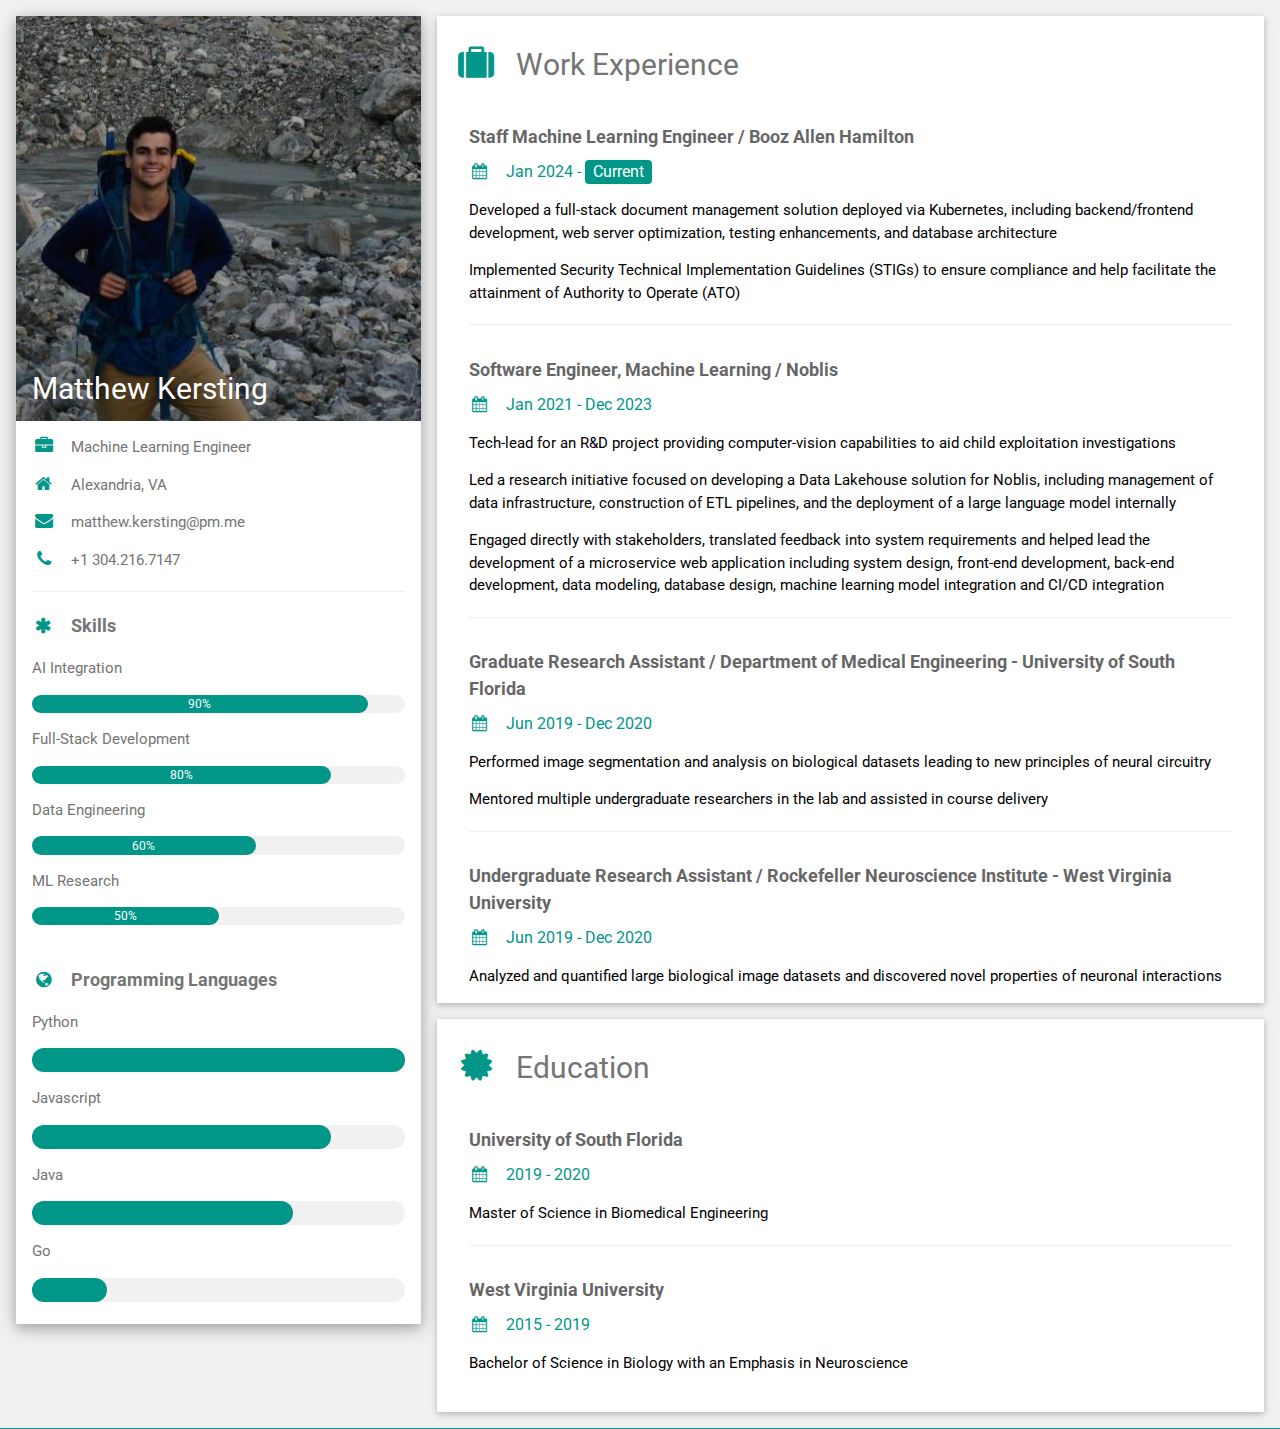
==== index.html @ 4c23f376 "initial commit - set up resume site" ====
<!DOCTYPE html>
<html>
<head>
<title>Matthew Kersting</title>
<meta charset="UTF-8">
<meta name="viewport" content="width=device-width, initial-scale=1">
<link rel="stylesheet" href="https://www.w3schools.com/w3css/4/w3.css">
<link rel='stylesheet' href='https://fonts.googleapis.com/css?family=Roboto'>
<link rel="stylesheet" href="https://cdnjs.cloudflare.com/ajax/libs/font-awesome/4.7.0/css/font-awesome.min.css">
<style>
html,body,h1,h2,h3,h4,h5,h6 {font-family: "Roboto", sans-serif}
</style>
</head>
<body class="w3-light-grey">

<!-- Page Container -->
<div class="w3-content w3-margin-top" style="max-width:1400px;">

  <!-- The Grid -->
  <div class="w3-row-padding">
  
    <!-- Left Column -->
    <div class="w3-third">
    
      <div class="w3-white w3-text-grey w3-card-4">
        <div class="w3-display-container">
          <img src="./images/avatar.jpg" style="width:100%" alt="Avatar">
          <div class="w3-display-bottomleft w3-container w3-text-white">
            <h2>Matthew Kersting</h2>
          </div>
        </div>
        <div class="w3-container">
          <p><i class="fa fa-briefcase fa-fw w3-margin-right w3-large w3-text-teal"></i>Machine Learning Engineer</p>
          <p><i class="fa fa-home fa-fw w3-margin-right w3-large w3-text-teal"></i>Alexandria, VA</p>
          <p><i class="fa fa-envelope fa-fw w3-margin-right w3-large w3-text-teal"></i>matthew.kersting@pm.me</p>
          <p><i class="fa fa-phone fa-fw w3-margin-right w3-large w3-text-teal"></i>+1 304.216.7147</p>
          <hr>

          <p class="w3-large"><b><i class="fa fa-asterisk fa-fw w3-margin-right w3-text-teal"></i>Skills</b></p>
          <p>AI Integration</p>
          <div class="w3-light-grey w3-round-xlarge w3-small">
            <div class="w3-container w3-center w3-round-xlarge w3-teal" style="width:90%">90%</div>
          </div>
          <p>Full-Stack Development</p>
          <div class="w3-light-grey w3-round-xlarge w3-small">
            <div class="w3-container w3-center w3-round-xlarge w3-teal" style="width:80%">
              <div class="w3-center w3-text-white">80%</div>
            </div>
          </div>
          <p>Data Engineering</p>
          <div class="w3-light-grey w3-round-xlarge w3-small">
            <div class="w3-container w3-center w3-round-xlarge w3-teal" style="width:60%">60%</div>
          </div>
          <p>ML Research</p>
          <div class="w3-light-grey w3-round-xlarge w3-small">
            <div class="w3-container w3-center w3-round-xlarge w3-teal" style="width:50%">50%</div>
          </div>
          <br>

          <p class="w3-large w3-text-theme"><b><i class="fa fa-globe fa-fw w3-margin-right w3-text-teal"></i>Programming Languages</b></p>
          <p>Python</p>
          <div class="w3-light-grey w3-round-xlarge">
            <div class="w3-round-xlarge w3-teal" style="height:24px;width:100%"></div>
          </div>
          <p>Javascript</p>
          <div class="w3-light-grey w3-round-xlarge">
            <div class="w3-round-xlarge w3-teal" style="height:24px;width:80%"></div>
          </div>
          <p>Java</p>
          <div class="w3-light-grey w3-round-xlarge">
            <div class="w3-round-xlarge w3-teal" style="height:24px;width:70%"></div>
          </div>
          <p>Go</p>
          <div class="w3-light-grey w3-round-xlarge">
            <div class="w3-round-xlarge w3-teal" style="height:24px;width:20%"></div>
          </div>
          <br>
        </div>
      </div><br>

    <!-- End Left Column -->
    </div>

    <!-- Right Column -->
    <div class="w3-twothird">
    
      <div class="w3-container w3-card w3-white w3-margin-bottom">
        <h2 class="w3-text-grey w3-padding-16"><i class="fa fa-suitcase fa-fw w3-margin-right w3-xxlarge w3-text-teal"></i>Work Experience</h2>
        <div class="w3-container">
          <h5 class="w3-opacity"><b>Staff Machine Learning Engineer / Booz Allen Hamilton</b></h5>
          <h6 class="w3-text-teal"><i class="fa fa-calendar fa-fw w3-margin-right"></i>Jan 2024 - <span class="w3-tag w3-teal w3-round">Current</span></h6>
          <p>Developed a full-stack document management solution deployed via Kubernetes, including backend/frontend development, web server optimization, testing enhancements, and database architecture</p>
          <p>Implemented Security Technical Implementation Guidelines (STIGs) to ensure compliance and help facilitate the attainment of Authority to Operate (ATO)</p>
          <hr>
        </div>
        <div class="w3-container">
          <h5 class="w3-opacity"><b>Software Engineer, Machine Learning / Noblis</b></h5>
          <h6 class="w3-text-teal"><i class="fa fa-calendar fa-fw w3-margin-right"></i>Jan 2021 - Dec 2023</h6>
          <p>Tech-lead for an R&D project providing computer-vision capabilities to aid child exploitation investigations </p>
          <p>Led a research initiative focused on developing a Data Lakehouse solution for Noblis, including management of data infrastructure, construction of ETL pipelines, and the deployment of a large language model internally</p>
          <p>Engaged directly with stakeholders, translated feedback into system requirements and helped lead the development of a microservice web application including system design, front-end development, back-end development, data modeling, database design, machine learning model integration and CI/CD integration</p>
          <hr>
        </div>
        <div class="w3-container">
          <h5 class="w3-opacity"><b>Graduate Research Assistant / Department of Medical Engineering - University of South Florida</b></h5>
          <h6 class="w3-text-teal"><i class="fa fa-calendar fa-fw w3-margin-right"></i>Jun 2019 - Dec 2020</h6>
          <p>Performed image segmentation and analysis on biological datasets leading to new principles of neural circuitry</p>
          <p>Mentored multiple undergraduate researchers in the lab and assisted in course delivery</p>
          <hr>
        </div>
        <div class="w3-container">
          <h5 class="w3-opacity"><b>Undergraduate Research Assistant / Rockefeller Neuroscience Institute - West Virginia University</b></h5>
          <h6 class="w3-text-teal"><i class="fa fa-calendar fa-fw w3-margin-right"></i>Jun 2019 - Dec 2020</h6>
          <p>Analyzed and quantified large biological image datasets and discovered novel properties of neuronal interactions</p>
        </div>
      </div>
      <div class="w3-container w3-card w3-white">
        <h2 class="w3-text-grey w3-padding-16"><i class="fa fa-certificate fa-fw w3-margin-right w3-xxlarge w3-text-teal"></i>Education</h2>
        <div class="w3-container">
          <h5 class="w3-opacity"><b>University of South Florida</b></h5>
          <h6 class="w3-text-teal"><i class="fa fa-calendar fa-fw w3-margin-right"></i>2019 - 2020</h6>
          <p>Master of Science in Biomedical Engineering</p>
          <hr>
        </div>
        <div class="w3-container">
          <h5 class="w3-opacity"><b>West Virginia University</b></h5>
          <h6 class="w3-text-teal"><i class="fa fa-calendar fa-fw w3-margin-right"></i>2015 - 2019</h6>
          <p>Bachelor of Science in Biology with an Emphasis in Neuroscience</p><br>
        </div>
      </div>

    <!-- End Right Column -->
    </div>
    
  <!-- End Grid -->
  </div>
  
  <!-- End Page Container -->
</div>

<footer class="w3-container w3-teal w3-center w3-margin-top">
</footer>

</body>
</html>
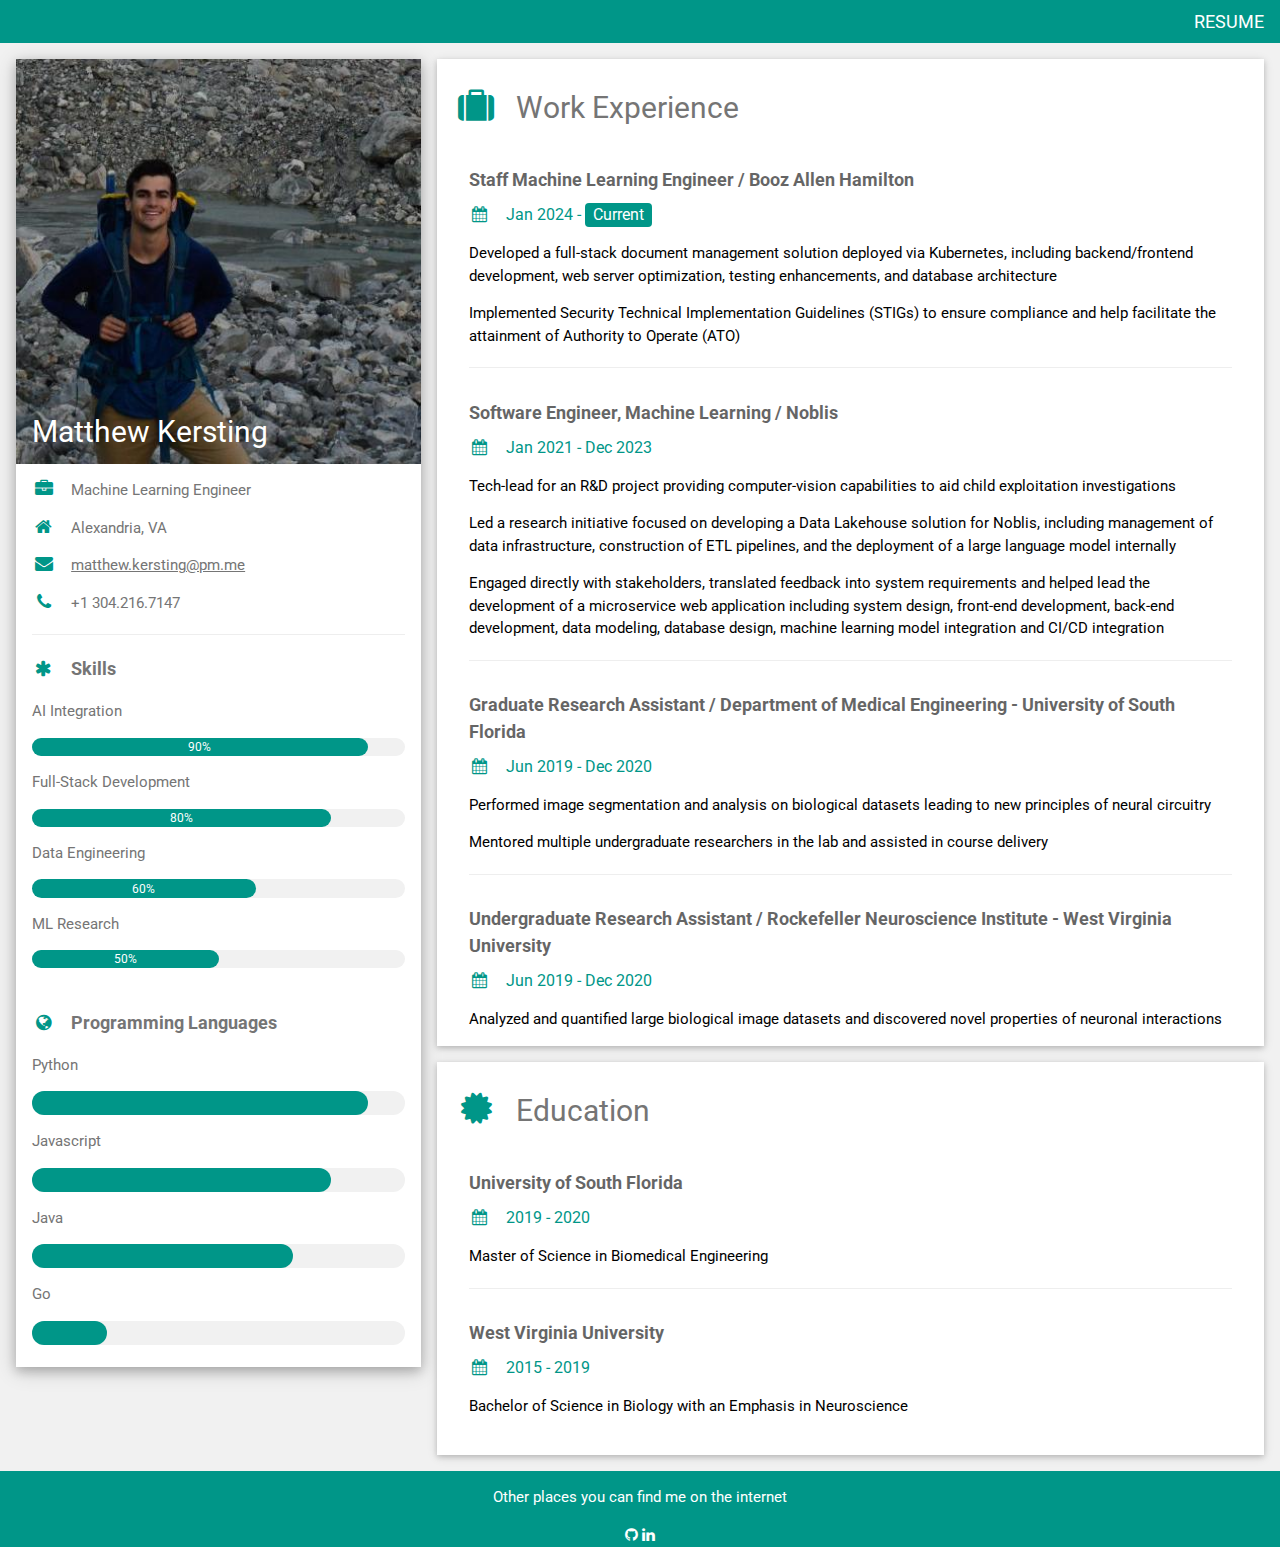
==== commit 72aa6b59: "add header and resume pdf" ====
--- a/index.html
+++ b/index.html
@@ -13,7 +13,15 @@
 </head>
 <body class="w3-light-grey">
 
-<!-- Page Container -->
+<!-- Links (sit on top) -->
+<div class="w3-margin-bottom">
+  <div class="w3-row w3-large w3-teal">
+    <div class="w3-right w3-hide-small">
+      <a href="./pdfs/matthew-kersting-resume.pdf" class="w3-bar-item w3-button">RESUME</a>
+    </div>
+  </div>
+</div>
+
 <div class="w3-content w3-margin-top" style="max-width:1400px;">
 
   <!-- The Grid -->
@@ -32,7 +40,7 @@
         <div class="w3-container">
           <p><i class="fa fa-briefcase fa-fw w3-margin-right w3-large w3-text-teal"></i>Machine Learning Engineer</p>
           <p><i class="fa fa-home fa-fw w3-margin-right w3-large w3-text-teal"></i>Alexandria, VA</p>
-          <p><i class="fa fa-envelope fa-fw w3-margin-right w3-large w3-text-teal"></i>matthew.kersting@pm.me</p>
+          <p><i class="fa fa-envelope fa-fw w3-margin-right w3-large w3-text-teal"></i><a href="mailto:matthew.kersting@pm.me">matthew.kersting@pm.me</a></p>
           <p><i class="fa fa-phone fa-fw w3-margin-right w3-large w3-text-teal"></i>+1 304.216.7147</p>
           <hr>
 
@@ -60,7 +68,7 @@
           <p class="w3-large w3-text-theme"><b><i class="fa fa-globe fa-fw w3-margin-right w3-text-teal"></i>Programming Languages</b></p>
           <p>Python</p>
           <div class="w3-light-grey w3-round-xlarge">
-            <div class="w3-round-xlarge w3-teal" style="height:24px;width:100%"></div>
+            <div class="w3-round-xlarge w3-teal" style="height:24px;width:90%"></div>
           </div>
           <p>Javascript</p>
           <div class="w3-light-grey w3-round-xlarge">
@@ -139,6 +147,9 @@
 </div>
 
 <footer class="w3-container w3-teal w3-center w3-margin-top">
+  <p>Other places you can find me on the internet</p>
+  <a href="https://github.com/matthew-kersting"><i class="fa fa-github w3-hover-opacity"></i></a>
+  <a href="https://www.linkedin.com/in/matthew-kersting-066289109/"><i class="fa fa-linkedin w3-hover-opacity"></i></a>
 </footer>
 
 </body>
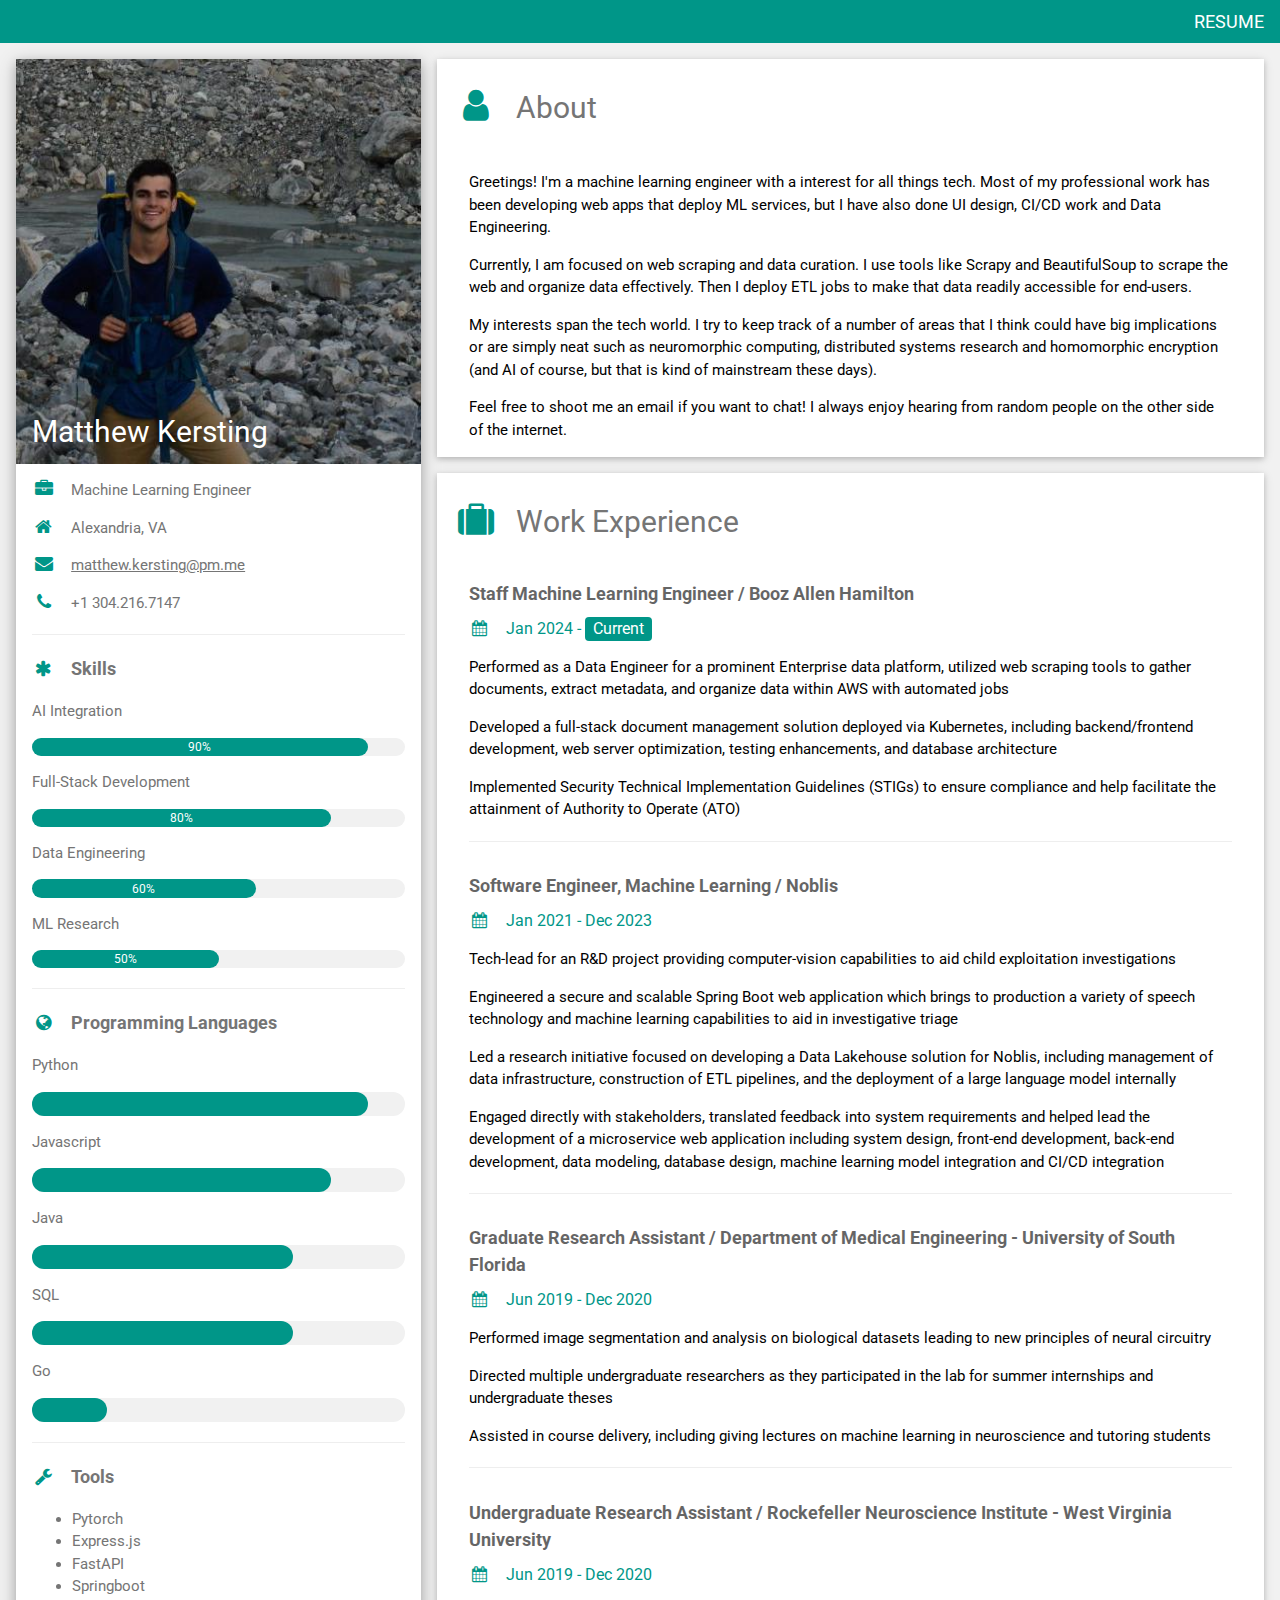
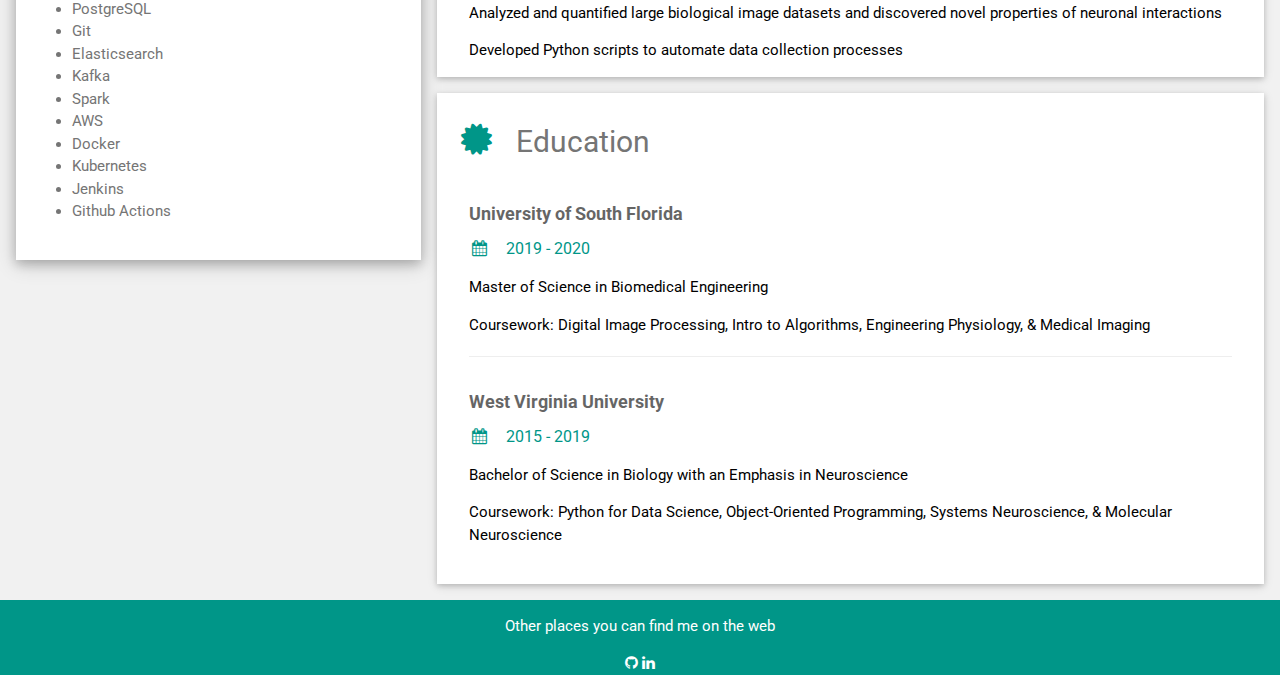
==== commit 24c17855: "elaborate on experience / personalize about me section" ====
--- a/index.html
+++ b/index.html
@@ -63,7 +63,7 @@
           <div class="w3-light-grey w3-round-xlarge w3-small">
             <div class="w3-container w3-center w3-round-xlarge w3-teal" style="width:50%">50%</div>
           </div>
-          <br>
+          <hr>
 
           <p class="w3-large w3-text-theme"><b><i class="fa fa-globe fa-fw w3-margin-right w3-text-teal"></i>Programming Languages</b></p>
           <p>Python</p>
@@ -78,25 +78,58 @@
           <div class="w3-light-grey w3-round-xlarge">
             <div class="w3-round-xlarge w3-teal" style="height:24px;width:70%"></div>
           </div>
+          <p>SQL</p>
+          <div class="w3-light-grey w3-round-xlarge">
+            <div class="w3-round-xlarge w3-teal" style="height:24px;width:70%"></div>
+          </div>
           <p>Go</p>
           <div class="w3-light-grey w3-round-xlarge">
             <div class="w3-round-xlarge w3-teal" style="height:24px;width:20%"></div>
           </div>
+          <hr>
+
+          <p class="w3-large w3-text-theme"><b><i class="fa fa-wrench fa-fw w3-margin-right w3-text-teal"></i>Tools</b></p>
+          <ul class="w3-list">
+            <li>Pytorch</li>
+            <li>Express.js</li>
+            <li>FastAPI</li>
+            <li>Springboot</li>
+            <li>PostgreSQL</li>
+            <li>Git</li>
+            <li>Elasticsearch</li>
+            <li>Kafka</li>
+            <li>Spark</li>
+            <li>AWS</li>
+            <li>Docker</li>
+            <li>Kubernetes</li>
+            <li>Jenkins</li>
+            <li>Github Actions</li>
+          </ul>
           <br>
         </div>
-      </div><br>
+      </div>
+      <br>
 
     <!-- End Left Column -->
     </div>
 
     <!-- Right Column -->
     <div class="w3-twothird">
-    
+      <div class="w3-container w3-card w3-white w3-margin-bottom">
+        <h2 class="w3-text-grey w3-padding-16"><i class="fa fa-user fa-fw w3-margin-right w3-xxlarge w3-text-teal"></i>About</h2>
+        <div class="w3-container">
+          <p>Greetings! I'm a machine learning engineer with a interest for all things tech. Most of my professional work has been developing web apps that deploy ML services, but I have also done UI design, CI/CD work and Data Engineering.</p>
+          <p>Currently, I am focused on web scraping and data curation. I use tools like Scrapy and BeautifulSoup to scrape the web and organize data effectively. Then I deploy ETL jobs to make that data readily accessible for end-users.</p>
+          <p>My interests span the tech world. I try to keep track of a number of areas that I think could have big implications or are simply neat such as neuromorphic computing, distributed systems research and homomorphic encryption (and AI of course, but that is kind of mainstream these days).</p>
+          <p>Feel free to shoot me an email if you want to chat! I always enjoy hearing from random people on the other side of the internet.</p>
+        </div>
+      </div>
       <div class="w3-container w3-card w3-white w3-margin-bottom">
         <h2 class="w3-text-grey w3-padding-16"><i class="fa fa-suitcase fa-fw w3-margin-right w3-xxlarge w3-text-teal"></i>Work Experience</h2>
         <div class="w3-container">
           <h5 class="w3-opacity"><b>Staff Machine Learning Engineer / Booz Allen Hamilton</b></h5>
           <h6 class="w3-text-teal"><i class="fa fa-calendar fa-fw w3-margin-right"></i>Jan 2024 - <span class="w3-tag w3-teal w3-round">Current</span></h6>
+          <p>Performed as a Data Engineer for a prominent Enterprise data platform, utilized web scraping tools to gather documents, extract metadata, and organize data within AWS with automated jobs</p>
           <p>Developed a full-stack document management solution deployed via Kubernetes, including backend/frontend development, web server optimization, testing enhancements, and database architecture</p>
           <p>Implemented Security Technical Implementation Guidelines (STIGs) to ensure compliance and help facilitate the attainment of Authority to Operate (ATO)</p>
           <hr>
@@ -105,6 +138,7 @@
           <h5 class="w3-opacity"><b>Software Engineer, Machine Learning / Noblis</b></h5>
           <h6 class="w3-text-teal"><i class="fa fa-calendar fa-fw w3-margin-right"></i>Jan 2021 - Dec 2023</h6>
           <p>Tech-lead for an R&D project providing computer-vision capabilities to aid child exploitation investigations </p>
+          <p>Engineered a secure and scalable Spring Boot web application which brings to production a variety of speech technology and machine learning capabilities to aid in investigative triage</p>
           <p>Led a research initiative focused on developing a Data Lakehouse solution for Noblis, including management of data infrastructure, construction of ETL pipelines, and the deployment of a large language model internally</p>
           <p>Engaged directly with stakeholders, translated feedback into system requirements and helped lead the development of a microservice web application including system design, front-end development, back-end development, data modeling, database design, machine learning model integration and CI/CD integration</p>
           <hr>
@@ -113,13 +147,15 @@
           <h5 class="w3-opacity"><b>Graduate Research Assistant / Department of Medical Engineering - University of South Florida</b></h5>
           <h6 class="w3-text-teal"><i class="fa fa-calendar fa-fw w3-margin-right"></i>Jun 2019 - Dec 2020</h6>
           <p>Performed image segmentation and analysis on biological datasets leading to new principles of neural circuitry</p>
-          <p>Mentored multiple undergraduate researchers in the lab and assisted in course delivery</p>
+          <p>Directed multiple undergraduate researchers as they participated in the lab for summer internships and undergraduate theses</p>
+          <p>Assisted in course delivery, including giving lectures on machine learning in neuroscience and tutoring students</p>
           <hr>
         </div>
         <div class="w3-container">
           <h5 class="w3-opacity"><b>Undergraduate Research Assistant / Rockefeller Neuroscience Institute - West Virginia University</b></h5>
           <h6 class="w3-text-teal"><i class="fa fa-calendar fa-fw w3-margin-right"></i>Jun 2019 - Dec 2020</h6>
           <p>Analyzed and quantified large biological image datasets and discovered novel properties of neuronal interactions</p>
+          <p>Developed Python scripts to automate data collection processes</p>
         </div>
       </div>
       <div class="w3-container w3-card w3-white">
@@ -128,12 +164,15 @@
           <h5 class="w3-opacity"><b>University of South Florida</b></h5>
           <h6 class="w3-text-teal"><i class="fa fa-calendar fa-fw w3-margin-right"></i>2019 - 2020</h6>
           <p>Master of Science in Biomedical Engineering</p>
+          <p>Coursework: Digital Image Processing, Intro to Algorithms, Engineering Physiology, & Medical Imaging</p>
           <hr>
         </div>
         <div class="w3-container">
           <h5 class="w3-opacity"><b>West Virginia University</b></h5>
           <h6 class="w3-text-teal"><i class="fa fa-calendar fa-fw w3-margin-right"></i>2015 - 2019</h6>
-          <p>Bachelor of Science in Biology with an Emphasis in Neuroscience</p><br>
+          <p>Bachelor of Science in Biology with an Emphasis in Neuroscience</p>
+          <p>Coursework: Python for Data Science, Object-Oriented Programming, Systems Neuroscience, & Molecular Neuroscience</p>
+          <br>
         </div>
       </div>
 
@@ -147,7 +186,7 @@
 </div>
 
 <footer class="w3-container w3-teal w3-center w3-margin-top">
-  <p>Other places you can find me on the internet</p>
+  <p>Other places you can find me on the web</p>
   <a href="https://github.com/matthew-kersting"><i class="fa fa-github w3-hover-opacity"></i></a>
   <a href="https://www.linkedin.com/in/matthew-kersting-066289109/"><i class="fa fa-linkedin w3-hover-opacity"></i></a>
 </footer>
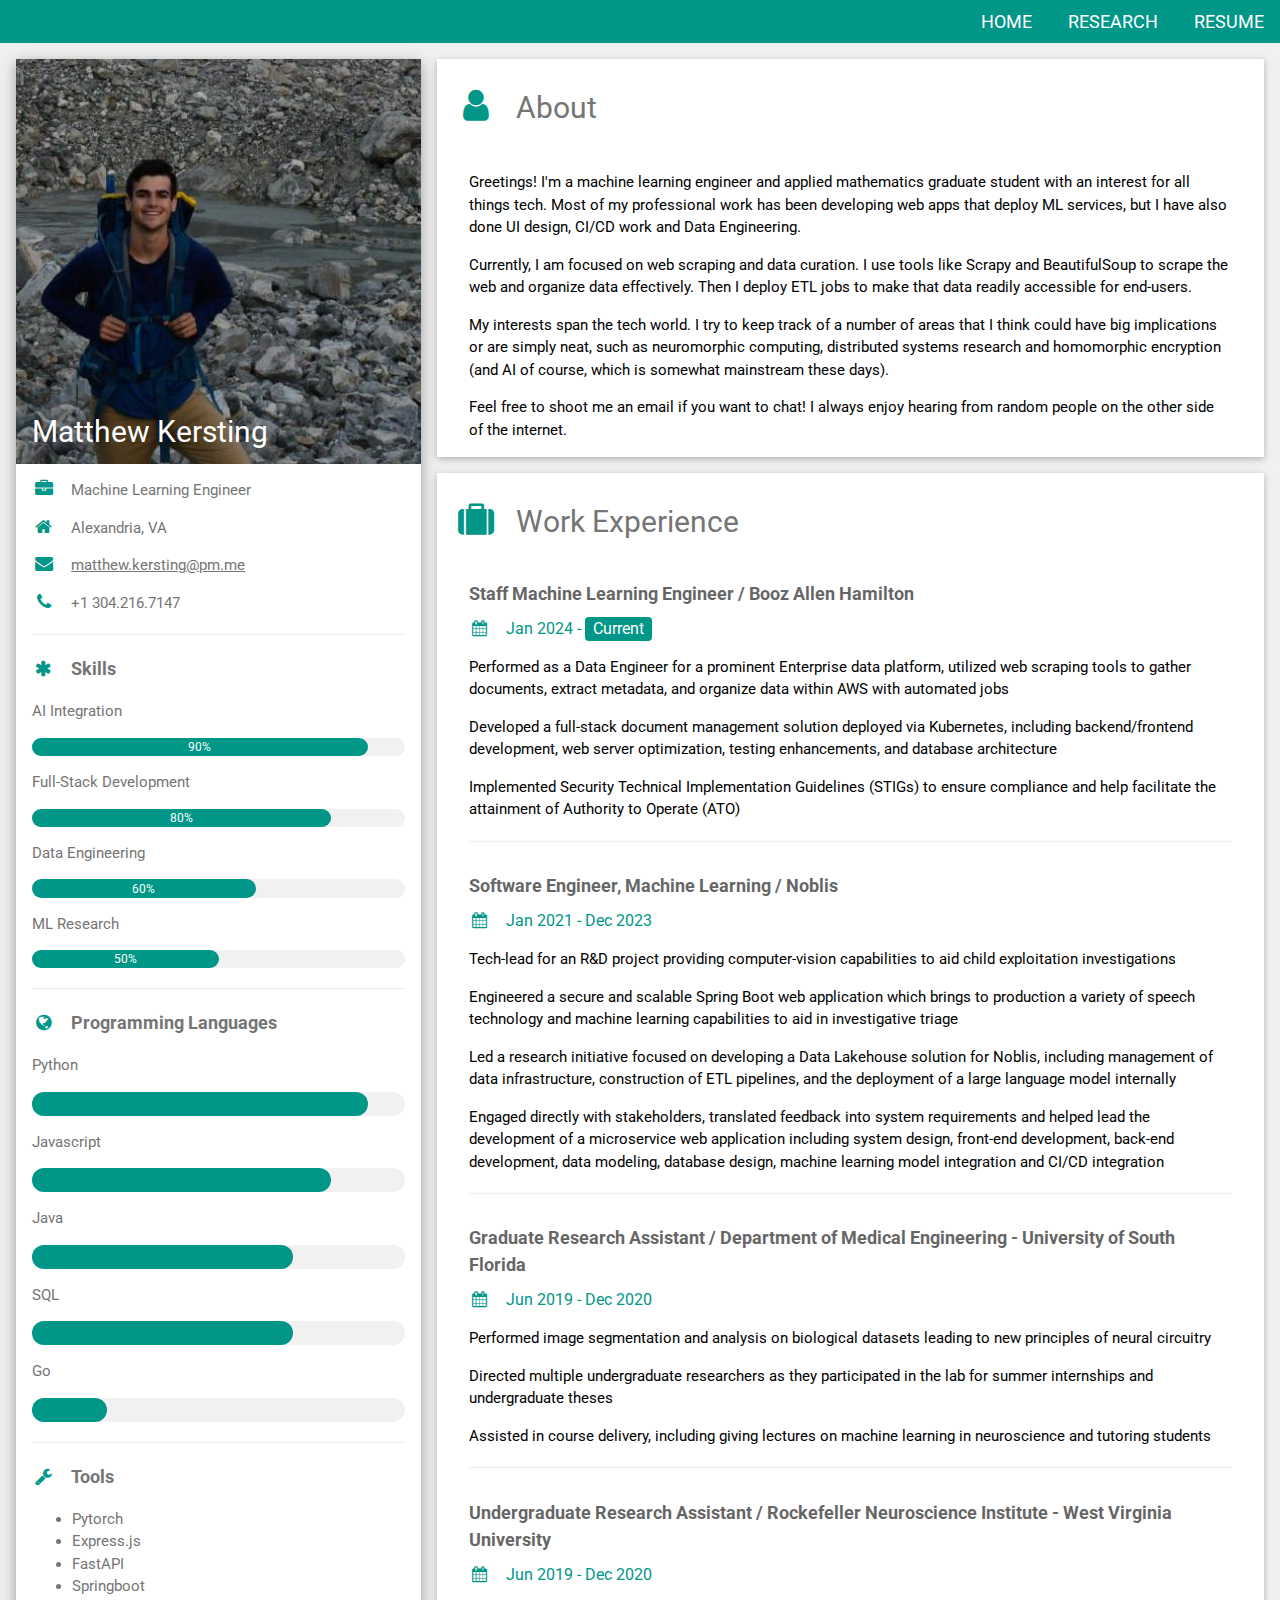
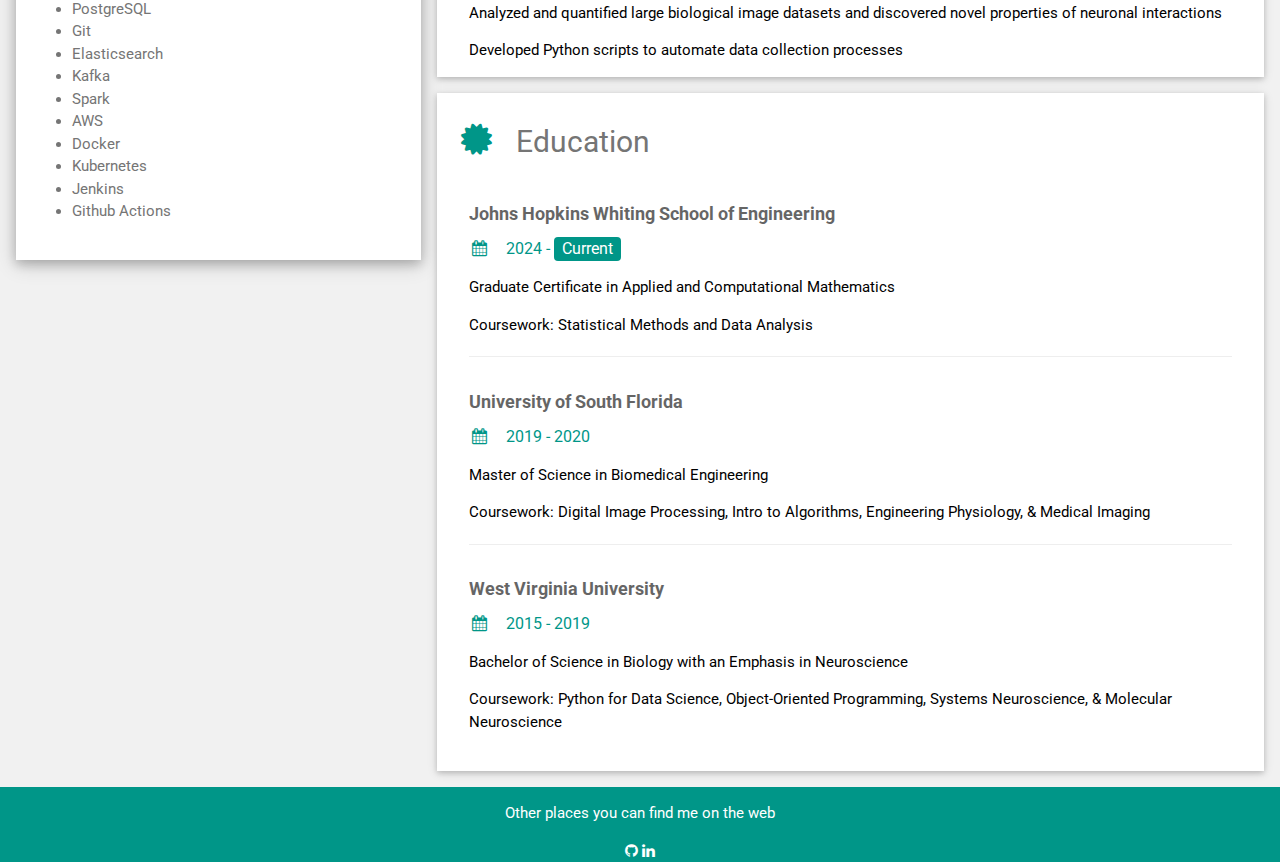
==== commit 0acd6938: "add jhu education" ====
--- a/index.html
+++ b/index.html
@@ -17,6 +17,8 @@
 <div class="w3-margin-bottom">
   <div class="w3-row w3-large w3-teal">
     <div class="w3-right w3-hide-small">
+      <a href="./index.html" class="w3-bar-item w3-button">HOME</a>
+      <a href="./html/research.html" class="w3-bar-item w3-button">RESEARCH</a>
       <a href="./pdfs/matthew-kersting-resume.pdf" class="w3-bar-item w3-button">RESUME</a>
     </div>
   </div>
@@ -118,9 +120,9 @@
       <div class="w3-container w3-card w3-white w3-margin-bottom">
         <h2 class="w3-text-grey w3-padding-16"><i class="fa fa-user fa-fw w3-margin-right w3-xxlarge w3-text-teal"></i>About</h2>
         <div class="w3-container">
-          <p>Greetings! I'm a machine learning engineer with a interest for all things tech. Most of my professional work has been developing web apps that deploy ML services, but I have also done UI design, CI/CD work and Data Engineering.</p>
+          <p>Greetings! I'm a machine learning engineer and applied mathematics graduate student with an interest for all things tech. Most of my professional work has been developing web apps that deploy ML services, but I have also done UI design, CI/CD work and Data Engineering.</p>
           <p>Currently, I am focused on web scraping and data curation. I use tools like Scrapy and BeautifulSoup to scrape the web and organize data effectively. Then I deploy ETL jobs to make that data readily accessible for end-users.</p>
-          <p>My interests span the tech world. I try to keep track of a number of areas that I think could have big implications or are simply neat such as neuromorphic computing, distributed systems research and homomorphic encryption (and AI of course, but that is kind of mainstream these days).</p>
+          <p>My interests span the tech world. I try to keep track of a number of areas that I think could have big implications or are simply neat, such as neuromorphic computing, distributed systems research and homomorphic encryption (and AI of course, which is somewhat mainstream these days).</p>
           <p>Feel free to shoot me an email if you want to chat! I always enjoy hearing from random people on the other side of the internet.</p>
         </div>
       </div>
@@ -160,6 +162,13 @@
       </div>
       <div class="w3-container w3-card w3-white">
         <h2 class="w3-text-grey w3-padding-16"><i class="fa fa-certificate fa-fw w3-margin-right w3-xxlarge w3-text-teal"></i>Education</h2>
+        <div class="w3-container">
+          <h5 class="w3-opacity"><b>Johns Hopkins Whiting School of Engineering</b></h5>
+          <h6 class="w3-text-teal"><i class="fa fa-calendar fa-fw w3-margin-right"></i>2024 - <span class="w3-tag w3-teal w3-round">Current</span></h6>
+          <p>Graduate Certificate in Applied and Computational Mathematics</p>
+          <p>Coursework: Statistical Methods and Data Analysis</p>
+          <hr>
+        </div>
         <div class="w3-container">
           <h5 class="w3-opacity"><b>University of South Florida</b></h5>
           <h6 class="w3-text-teal"><i class="fa fa-calendar fa-fw w3-margin-right"></i>2019 - 2020</h6>
